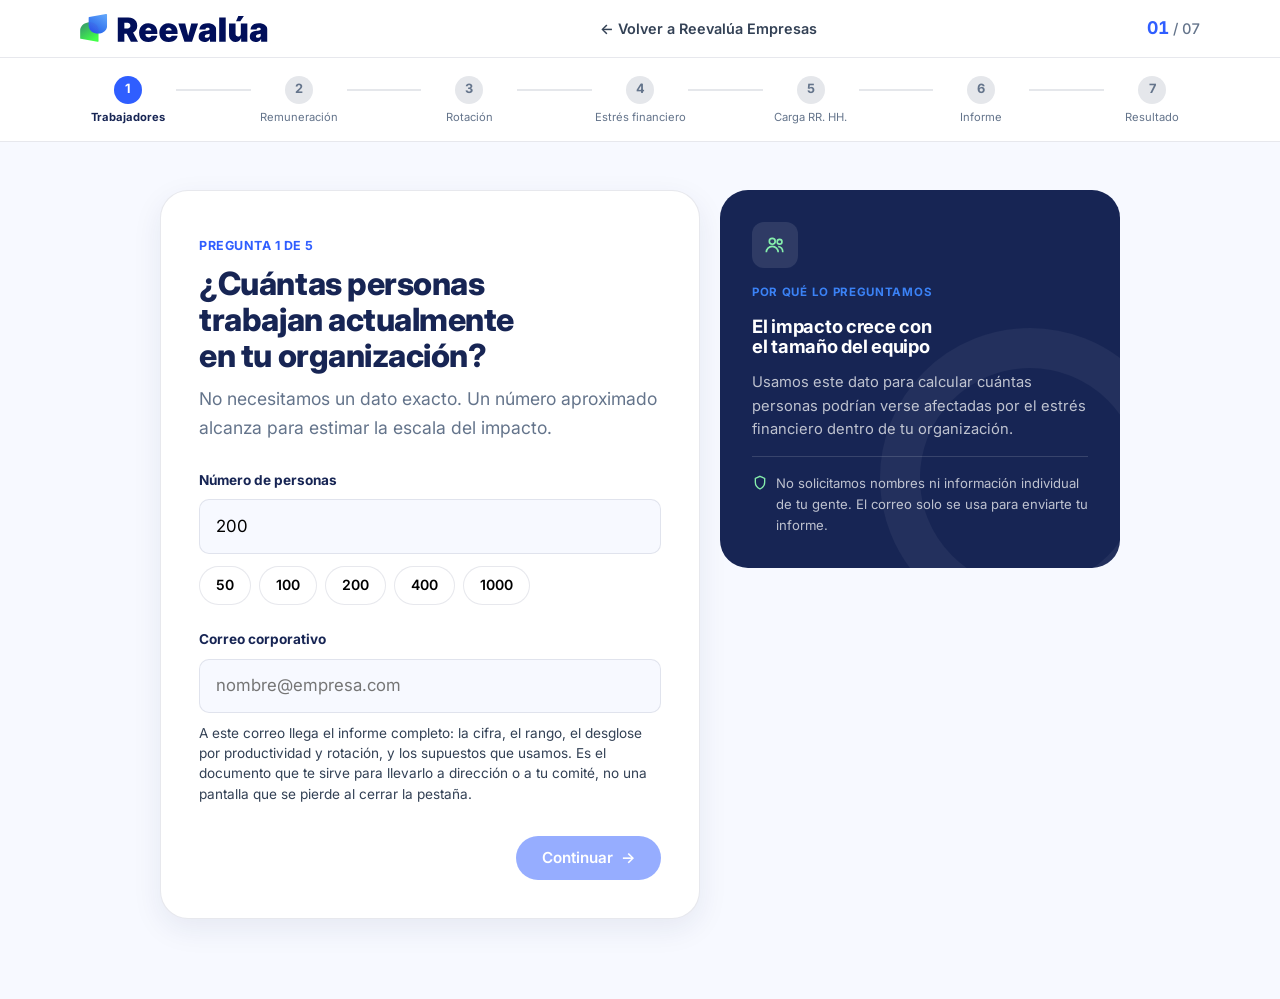
==== calculadora.html @ 83972f91 "Landing B2B Reevalúa Empresas: hero con calculadora, secciones replicadas del sitio, comunidad HR, F" ====
<!doctype html>
<html lang="es">
<head>
<meta charset="utf-8">
<meta name="viewport" content="width=device-width, initial-scale=1">
<title>Calculadora Reevalúa Empresas</title>
<meta name="description" content="Estima en 3 minutos cuánto le cuesta a tu organización el estrés financiero de su gente. Metodología visible, sin datos sensibles.">
<link rel="icon" href="assets/real/logo-reevalua.svg">
<link rel="preconnect" href="https://fonts.googleapis.com">
<link rel="preconnect" href="https://fonts.gstatic.com" crossorigin>
<link href="https://fonts.googleapis.com/css2?family=Inter:ital,wght@0,300;0,400;0,500;0,600;0,700;0,800;0,900;1,400&display=swap" rel="stylesheet">
<link rel="stylesheet" href="shared.css">
<style>
body { background: var(--page); }
.topbar { position: sticky; top: 0; z-index: 50; background: rgba(255,255,255,.94); backdrop-filter: blur(10px); border-bottom: 1px solid var(--line); }
.topbar__inner { display: flex; align-items: center; justify-content: space-between; padding-block: .9rem; gap: 1rem; }
.topbar img { height: 28px; }
.topbar .step-count { font-weight: 700; color: var(--blue); font-variant-numeric: tabular-nums; }
.topbar .step-count small { color: var(--muted); font-weight: 500; }
.back { text-decoration: none; font-weight: 600; font-size: .9rem; color: var(--ink-2); display: inline-flex; gap: .4rem; align-items: center; }

.stepper { background: #fff; border-bottom: 1px solid var(--line); }
.stepper__inner { display: flex; align-items: flex-start; gap: 0; padding-block: 1.1rem .9rem; overflow-x: auto; }
.dot { display: flex; flex-direction: column; align-items: center; gap: .35rem; flex-shrink: 0; width: 96px; }
.dot__n { width: 28px; height: 28px; border-radius: 50%; display: grid; place-items: center; font-size: .8rem; font-weight: 700; background: var(--gray); color: var(--muted); transition: background-color .3s var(--ease), color .3s var(--ease); }
.dot__l { font-size: .7rem; color: var(--muted); text-align: center; }
.dot.done .dot__n { background: var(--mint-dark); color: #fff; } .dot.active .dot__n { background: var(--blue); color: #fff; } .dot.active .dot__l { color: var(--ink); font-weight: 700; }
.line { flex: 1; min-width: 10px; height: 2px; background: var(--gray); margin-top: 13px; }
.line.done { background: var(--mint-dark); }

.wrap { max-width: 1040px; margin-inline: auto; padding: clamp(1.5rem, 4vw, 3rem) clamp(1rem, 4vw, 2.5rem) 5rem; }
.panel { display: none; }
.panel.active { display: block; animation: fade .45s var(--ease); }
.panel.active.two { display: grid; }
@keyframes fade { from { opacity: 0; transform: translateY(14px); } to { opacity: 1; transform: none; } }
.two { grid-template-columns: 1fr; gap: 1.25rem; }
@media (min-width: 880px) { .two { grid-template-columns: 1.35fr 1fr; align-items: start; } }
.q { background: #fff; border-radius: var(--r-lg); border: 1px solid var(--line); box-shadow: var(--shadow); padding: clamp(1.5rem, 3vw, 2.5rem); }
.q__n { font-size: .78rem; font-weight: 700; color: var(--blue); letter-spacing: .04em; }
.q h2 { font-size: clamp(1.4rem, 1.2rem + 1vw, 2rem); margin-top: .5rem; }
.q__help { color: var(--muted); margin-top: .75rem; margin-bottom: 1.75rem; }
.aside { background: var(--navy); color: #fff; border-radius: var(--r-lg); padding: 2rem; display: flex; flex-direction: column; gap: .9rem; position: relative; overflow: hidden; }
.aside::after { content: ""; position: absolute; right: -60px; bottom: -60px; width: 220px; height: 220px; border-radius: 50%; border: 40px solid rgba(255,255,255,.05); }
.aside__ic { width: 46px; height: 46px; border-radius: 12px; background: rgba(255,255,255,.1); display: grid; place-items: center; color: var(--mint); }
.aside__ic svg { width: 22px; height: 22px; }
.aside__t { font-size: .72rem; font-weight: 700; letter-spacing: .06em; text-transform: uppercase; color: var(--sky); }
.aside h3 { font-size: 1.15rem; }
.aside p { color: rgba(255,255,255,.72); font-size: .92rem; }
.aside__note { display: flex; gap: .5rem; font-size: .82rem; color: rgba(255,255,255,.72); border-top: 1px solid rgba(255,255,255,.14); padding-top: 1rem; margin-top: auto; }
.aside__note svg { flex-shrink: 0; width: 16px; height: 16px; margin-top: 2px; color: var(--mint); }

.field label { display: block; font-size: .85rem; font-weight: 700; margin-bottom: .5rem; }
.field input[type=text], .field input[type=email], .field input[type=tel] { width: 100%; min-height: 50px; border: 1.5px solid var(--line); border-radius: var(--r-sm); padding: .8rem 1rem; font-size: 1.05rem; background: var(--page); }
.field input:focus { border-color: var(--blue); outline: none; background: #fff; }
.field input.bad { border-color: #DC2626; }
.hint { font-size: .85rem; color: var(--ink-2); margin-top: .6rem; line-height: 1.5; }
.suffix { position: relative; } .suffix span { position: absolute; right: 1rem; top: 50%; transform: translateY(-50%); color: var(--muted); font-weight: 600; }
.chips { display: flex; flex-wrap: wrap; gap: .5rem; margin-top: .75rem; }
.chip { border: 1.5px solid var(--line); background: #fff; border-radius: var(--pill); padding: .45rem 1rem; font-weight: 600; font-size: .88rem; cursor: pointer; transition: all .2s var(--ease); }
.chip:hover { border-color: var(--blue); color: var(--blue); }
.opts { display: grid; gap: .7rem; grid-template-columns: 1fr; }
@media (min-width: 640px) { .opts--2 { grid-template-columns: 1fr 1fr; } }
.opt { display: flex; gap: .8rem; align-items: flex-start; border: 1.5px solid var(--line); background: #fff; border-radius: var(--r-md); padding: 1rem 1.1rem; cursor: pointer; transition: border-color .2s var(--ease), background-color .2s var(--ease), transform .2s var(--ease); }
.opt:hover { transform: translateY(-2px); }
.opt input { margin-top: .25rem; accent-color: var(--blue); flex-shrink: 0; }
.opt b { display: block; font-size: .95rem; } .opt small { color: var(--muted); font-size: .8rem; }
.opt.sel { border-color: var(--blue); background: var(--blue-soft); }
.nav { display: flex; justify-content: space-between; align-items: center; margin-top: 2rem; gap: 1rem; }
.linkbtn { background: none; border: 0; color: var(--muted); font-weight: 600; cursor: pointer; padding: .5rem; }
.demo { display: inline-block; font-size: .72rem; font-weight: 600; background: #FEF3C7; color: #92400E; border-radius: var(--pill); padding: .25rem .7rem; }

/* Gate */
.gate { display: grid; grid-template-columns: 1fr; border-radius: var(--r-lg); overflow: hidden; box-shadow: var(--shadow-lg); }
@media (min-width: 880px) { .gate { grid-template-columns: 1.05fr 1fr; } }
.gate__l { background: var(--navy); color: #fff; padding: clamp(1.75rem, 4vw, 3rem); display: flex; flex-direction: column; justify-content: center; gap: .75rem; }
.gate__t { font-size: .75rem; font-weight: 700; letter-spacing: .06em; text-transform: uppercase; color: var(--mint); }
.gate__fig { font-size: clamp(1.7rem, 1.3rem + 1.8vw, 2.6rem); font-weight: 800; font-variant-numeric: tabular-nums; }
.gate__fig i { font-style: normal; color: rgba(255,255,255,.55); font-weight: 500; font-size: .6em; margin: 0 .3em; }
.gate__fig b { color: var(--mint); }
.gate__l p { color: rgba(255,255,255,.72); }
.gate__chips { display: flex; flex-wrap: wrap; gap: .5rem; margin-top: .5rem; }
.gate__chips span { font-size: .78rem; background: rgba(255,255,255,.1); padding: .3rem .7rem; border-radius: var(--pill); }
.gate__r { background: #fff; padding: clamp(1.75rem, 4vw, 3rem); display: grid; gap: 1rem; }
.consent { display: flex; gap: .6rem; align-items: flex-start; font-size: .85rem; color: var(--ink-2); }
.consent input { margin-top: .2rem; accent-color: var(--blue); }

/* Resultado */
.res { border-radius: var(--r-lg); overflow: hidden; box-shadow: var(--shadow-lg); }
.res__top { background: var(--navy); color: #fff; padding: clamp(1.75rem, 4vw, 3rem); display: grid; gap: 1.5rem; grid-template-columns: 1fr; }
@media (min-width: 880px) { .res__top { grid-template-columns: 1.3fr 1fr; align-items: center; } }
.res__t { font-size: .75rem; font-weight: 700; letter-spacing: .06em; text-transform: uppercase; color: var(--mint); }
.res__h { font-size: clamp(1.5rem, 1.2rem + 1.4vw, 2.2rem); font-weight: 800; margin-top: .5rem; }
.res__fig { font-size: clamp(2.4rem, 1.8rem + 3vw, 3.8rem); font-weight: 800; color: var(--mint); font-variant-numeric: tabular-nums; line-height: 1.05; margin-top: .5rem; }
.res__fig small { font-size: .38em; color: rgba(255,255,255,.7); font-weight: 500; }
.res__sub { color: rgba(255,255,255,.72); margin-top: .75rem; }
.res__range { background: rgba(255,255,255,.08); border-radius: var(--r-md); padding: 1.25rem 1.5rem; }
.res__range small { display: block; font-size: .72rem; text-transform: uppercase; letter-spacing: .05em; color: rgba(255,255,255,.6); font-weight: 700; }
.res__range b { display: block; font-size: 1.5rem; margin-top: .3rem; font-variant-numeric: tabular-nums; }
.res__range p { font-size: .8rem; color: rgba(255,255,255,.6); margin-top: .4rem; }
.res__cards { background: var(--navy); padding: 0 clamp(1.75rem, 4vw, 3rem) clamp(1.75rem, 4vw, 3rem); display: grid; gap: 1rem; grid-template-columns: 1fr; }
@media (min-width: 640px) { .res__cards { grid-template-columns: repeat(3, 1fr); } }
.rc { background: #fff; border-radius: var(--r-md); padding: 1.25rem; }
.rc__l { display: flex; align-items: center; gap: .5rem; font-size: .72rem; font-weight: 700; letter-spacing: .05em; text-transform: uppercase; color: var(--blue); }
.rc__l svg { width: 16px; height: 16px; }
.rc__v { font-size: 1.5rem; font-weight: 800; margin-top: .5rem; font-variant-numeric: tabular-nums; }
.rc__d { font-size: .82rem; color: var(--muted); margin-top: .3rem; }
.method { background: #fff; padding: clamp(1.75rem, 4vw, 3rem); }
.method h3 { font-size: 1.4rem; margin-top: .25rem; }
.mblock + .mblock { margin-top: 1.75rem; padding-top: 1.75rem; border-top: 1px solid var(--line); }
.mblock small { font-size: .74rem; font-weight: 700; color: var(--blue); letter-spacing: .05em; }
.mblock h4 { font-size: 1rem; margin: .3rem 0 .6rem; }
.mblock ul { padding-left: 1.1rem; color: var(--ink-2); font-size: .92rem; display: grid; gap: .4rem; }
.disc { background: #FEF3C7; color: #78350F; border-radius: var(--r-md); padding: 1.25rem 1.5rem; margin-top: 2rem; font-size: .88rem; }
.actions { display: flex; flex-wrap: wrap; gap: 1rem; margin-top: 2rem; }
</style>
</head>
<body>

<div class="topbar">
  <div class="container topbar__inner">
    <a href="index.html" aria-label="Reevalúa"><img src="assets/real/logo-reevalua-dark.svg" alt="Reevalúa"></a>
    <a class="back" href="index.html">← Volver a Reevalúa Empresas</a>
    <span class="step-count"><span id="stepnum">01</span><small> / 07</small></span>
  </div>
</div>
<div class="stepper"><div class="container stepper__inner" id="stepper"></div></div>

<main class="wrap" id="calc">

  <!-- 1 Trabajadores -->
  <section class="panel active two" data-step="1">
    <div class="q">
      <span class="q__n">PREGUNTA 1 DE 5</span>
      <h2>¿Cuántas personas trabajan actualmente en tu organización?</h2>
      <p class="q__help">No necesitamos un dato exacto. Un número aproximado alcanza para estimar la escala del impacto.</p>
      <div class="field"><label for="headcount">Número de personas</label><input type="text" id="headcount" value="200" inputmode="numeric" autocomplete="off" placeholder="Ej. 200"></div>
      <div class="chips" data-target="headcount"><button type="button" class="chip" data-v="50">50</button><button type="button" class="chip" data-v="100">100</button><button type="button" class="chip" data-v="200">200</button><button type="button" class="chip" data-v="400">400</button><button type="button" class="chip" data-v="1000">1000</button></div>
      <div class="field" style="margin-top:1.5rem">
        <label for="email1">Correo corporativo</label>
        <input type="email" id="email1" inputmode="email" autocomplete="email" placeholder="nombre@empresa.com">
        <p class="hint" id="email1-hint">A este correo llega el informe completo: la cifra, el rango, el desglose por productividad y rotación, y los supuestos que usamos. Es el documento que te sirve para llevarlo a dirección o a tu comité, no una pantalla que se pierde al cerrar la pestaña.</p>
      </div>
      <div class="nav"><span></span><button class="btn btn--primary next" id="next1" type="button" disabled>Continuar <span class="arrow">→</span></button></div>
    </div>
    <aside class="aside">
      <span class="aside__ic"><svg viewBox="0 0 24 24" fill="none" stroke="currentColor" stroke-width="1.8"><circle cx="9" cy="8" r="3.2"/><path d="M2.5 20c0-3.6 2.9-6.5 6.5-6.5s6.5 2.9 6.5 6.5"/><circle cx="17" cy="8.5" r="2.6"/><path d="M15.5 13.6c2.9.4 5 2.9 5 6.4"/></svg></span>
      <span class="aside__t">Por qué lo preguntamos</span>
      <h3>El impacto crece con el tamaño del equipo</h3>
      <p>Usamos este dato para calcular cuántas personas podrían verse afectadas por el estrés financiero dentro de tu organización.</p>
      <div class="aside__note"><svg viewBox="0 0 24 24" fill="none" stroke="currentColor" stroke-width="2"><path d="M12 2l7 3v6c0 5-3.4 8.4-7 10-3.6-1.6-7-5-7-10V5l7-3z"/></svg>No solicitamos nombres ni información individual de tu gente. El correo solo se usa para enviarte tu informe.</div>
    </aside>
  </section>

  <!-- 2 Remuneración -->
  <section class="panel two" data-step="2">
    <div class="q">
      <span class="q__n">PREGUNTA 2 DE 5</span>
      <h2>¿Cuál es la remuneración mensual promedio?</h2>
      <p class="q__help">No necesitamos remuneraciones individuales. Selecciona el rango que mejor representa a tu organización.</p>
      <div class="opts opts--2">
        <label class="opt"><input type="radio" name="salary" value="1200"><span><b>Hasta S/ 1,500</b></span></label>
        <label class="opt"><input type="radio" name="salary" value="2000"><span><b>S/ 1,501 a S/ 2,500</b></span></label>
        <label class="opt sel"><input type="radio" name="salary" value="3250" checked><span><b>S/ 2,501 a S/ 4,000</b></span></label>
        <label class="opt"><input type="radio" name="salary" value="5000"><span><b>S/ 4,001 a S/ 6,000</b></span></label>
        <label class="opt"><input type="radio" name="salary" value="8000"><span><b>S/ 6,001 a S/ 10,000</b></span></label>
        <label class="opt"><input type="radio" name="salary" value="1966"><span><b>No lo sé</b><small>Usar promedio formal: S/ 1,966 (INEI, jul-2026)</small></span></label>
      </div>
      <div class="nav"><button class="linkbtn back-btn" type="button">← Atrás</button><button class="btn btn--primary next" type="button">Continuar <span class="arrow">→</span></button></div>
    </div>
    <aside class="aside">
      <span class="aside__ic"><svg viewBox="0 0 24 24" fill="none" stroke="currentColor" stroke-width="1.8"><rect x="2.5" y="6" width="19" height="12" rx="2"/><circle cx="12" cy="12" r="2.6"/><path d="M6 6V5a2 2 0 0 1 2-2h8a2 2 0 0 1 2 2v1"/></svg></span>
      <span class="aside__t">Cálculo transparente</span>
      <h3>Convertimos el sueldo en costo laboral por hora</h3>
      <p>El rango salarial nos permite mostrar un resultado principal y una banda razonable, sin pedirte cifras exactas.</p>
      <div class="aside__note"><svg viewBox="0 0 24 24" fill="none" stroke="currentColor" stroke-width="2"><circle cx="12" cy="12" r="9"/><path d="M12 8v5M12 16h.01"/></svg>Si no lo sabes, usamos S/ 1,966 como referencia formal privada a julio de 2026.</div>
    </aside>
  </section>

  <!-- 3 Rotación -->
  <section class="panel two" data-step="3">
    <div class="q">
      <span class="q__n">PREGUNTA 3 DE 5</span>
      <h2>En los últimos 12 meses, ¿cuál fue la rotación de personal?</h2>
      <p class="q__help">Puedes ingresar el porcentaje que conoce tu organización o elegir un rango aproximado.</p>
      <div class="opts opts--2">
        <label class="opt sel"><input type="radio" name="rotmode" value="custom" checked><span><b>Conozco el porcentaje</b><small>Ingresar dato aproximado</small></span></label>
        <label class="opt"><input type="radio" name="rotmode" value="0.08"><span><b>Menos de 10%</b></span></label>
        <label class="opt"><input type="radio" name="rotmode" value="0.15"><span><b>Entre 10% y 20%</b></span></label>
        <label class="opt"><input type="radio" name="rotmode" value="0.25"><span><b>Entre 21% y 30%</b></span></label>
        <label class="opt"><input type="radio" name="rotmode" value="0.20"><span><b>No lo sé</b><small>Usamos 20% como referencia</small></span></label>
      </div>
      <div class="field" style="margin-top:1.25rem"><label for="rot">Rotación anual</label><div class="suffix"><input type="text" id="rot" value="20.7" inputmode="decimal" autocomplete="off" placeholder="Ej. 20.7"><span>%</span></div></div>
      <div class="nav"><button class="linkbtn back-btn" type="button">← Atrás</button><button class="btn btn--primary next" type="button">Continuar <span class="arrow">→</span></button></div>
    </div>
    <aside class="aside">
      <span class="aside__ic"><svg viewBox="0 0 24 24" fill="none" stroke="currentColor" stroke-width="1.8"><path d="M3 17l5-5 4 4 8-9"/><path d="M15 6h5v5"/></svg></span>
      <span class="aside__t">Componente de rotación</span>
      <h3>Estimamos una parte del costo de reemplazo</h3>
      <p>La rotación se muestra como un escenario de sensibilidad, no como una relación causal comprobada.</p>
      <div class="aside__note"><svg viewBox="0 0 24 24" fill="none" stroke="currentColor" stroke-width="2"><circle cx="12" cy="12" r="9"/><path d="M12 8v5M12 16h.01"/></svg>Cuando el dato lo pone la propia organización, la estimación deja de ser nuestra y pasa a ser suya.</div>
    </aside>
  </section>

  <!-- 4 Estrés financiero -->
  <section class="panel two" data-step="4">
    <div class="q">
      <span class="q__n">PREGUNTA 4 DE 5</span>
      <h2>¿Tu organización ha medido el estrés financiero de su gente?</h2>
      <p class="q__help">Si tienes un dato propio, la estimación será más representativa de tu realidad.</p>
      <div class="opts">
        <label class="opt"><input type="radio" name="stressmode" value="custom"><span><b>Sí, tenemos una medición propia</b></span></label>
        <label class="opt sel"><input type="radio" name="stressmode" value="ref" checked><span><b>No, usar referencia de 59%</b><small>PwC Employee Financial Wellness Survey</small></span></label>
      </div>
      <div class="field" id="stress-field" hidden style="margin-top:1.25rem"><label for="stress">Porcentaje medido por tu organización</label><div class="suffix"><input type="text" id="stress" value="59" inputmode="decimal" autocomplete="off"><span>%</span></div></div>
      <div class="nav"><button class="linkbtn back-btn" type="button">← Atrás</button><button class="btn btn--primary next" type="button">Continuar <span class="arrow">→</span></button></div>
    </div>
    <aside class="aside">
      <span class="aside__ic"><svg viewBox="0 0 24 24" fill="none" stroke="currentColor" stroke-width="1.8"><path d="M4 19V10M10 19V5M16 19v-6M4 19h16"/></svg></span>
      <span class="aside__t">Referencia del estudio</span>
      <h3>59% reporta estrés por sus finanzas</h3>
      <p>PwC encuestó a casi 3,500 trabajadores. Es un benchmark internacional (EE. UU.), no una prevalencia medida en Perú.</p>
      <div class="aside__note"><svg viewBox="0 0 24 24" fill="none" stroke="currentColor" stroke-width="2"><circle cx="12" cy="12" r="9"/><path d="M12 8v5M12 16h.01"/></svg>Fuente: PwC Employee Financial Wellness Survey 2023.</div>
    </aside>
  </section>

  <!-- 5 Carga RR. HH. -->
  <section class="panel two" data-step="5">
    <div class="q">
      <span class="q__n">PREGUNTA 5 DE 5 · OPCIONAL</span>
      <h2>¿Quieres incluir la carga operativa de RR. HH.?</h2>
      <p class="q__help">Puedes afinar el cálculo con el tiempo que tu equipo dedica a adelantos, préstamos, cobranzas o consultas financieras.</p>
      <div class="opts">
        <label class="opt sel"><input type="radio" name="hrmode" value="no" checked><span><b>No, continuar con la estimación principal</b></span></label>
        <label class="opt"><input type="radio" name="hrmode" value="si"><span><b>Sí, quiero afinar el cálculo</b></span></label>
      </div>
      <div id="hr-fields" hidden style="margin-top:1.25rem;display:grid;gap:1rem">
        <div class="field"><label for="hrhours">Horas al mes que RR. HH. dedica a temas financieros</label><input type="text" id="hrhours" value="0" inputmode="numeric" autocomplete="off"></div>
        <div class="field"><label for="hrsalary">Sueldo mensual del responsable de RR. HH.</label><input type="text" id="hrsalary" value="0" inputmode="numeric" autocomplete="off"></div>
      </div>
      <div class="nav"><button class="linkbtn back-btn" type="button">← Atrás</button><button class="btn btn--primary next" type="button">Ver mi estimación <span class="arrow">→</span></button></div>
    </div>
    <aside class="aside">
      <span class="aside__ic"><svg viewBox="0 0 24 24" fill="none" stroke="currentColor" stroke-width="1.8"><circle cx="12" cy="12" r="9"/><path d="M12 7v5l3.2 2"/></svg></span>
      <span class="aside__t">Refinamiento opcional</span>
      <h3>No bloquea tu resultado principal</h3>
      <p>Si no tienes esta información a la mano, puedes continuar y añadirla después.</p>
      <div class="aside__note"><svg viewBox="0 0 24 24" fill="none" stroke="currentColor" stroke-width="2"><circle cx="12" cy="12" r="9"/><path d="M12 8v5M12 16h.01"/></svg>Este componente suma menos del 2% del total en la mayoría de los casos.</div>
    </aside>
  </section>

  <!-- 6 Informe (captura) -->
  <section class="panel" data-step="6">
    <div class="gate">
      <div class="gate__l">
        <span class="gate__t">Tu estimación está lista</span>
        <h2 style="font-size:1.6rem">El valor recuperable con Reevalúa estaría entre</h2>
        <div class="gate__fig"><b id="g-low">S/ 0</b><i>y</i><b id="g-high">S/ 0</b></div>
        <p>Ingresa tu correo corporativo para ver el costo total estimado y el desglose completo.</p>
        <div class="gate__chips"><span>Productividad</span><span>Rotación</span><span>Supuestos utilizados</span></div>
      </div>
      <div class="gate__r">
        <div><span class="q__n">RECIBE TU INFORME</span><h2 style="font-size:1.5rem;margin-top:.4rem">Un último dato para enviarte el resultado</h2><p class="q__help" style="margin-bottom:0">El informe completo va al correo que dejaste al inicio (<b id="g-mail-echo"></b>). Con tu celular podemos adelantártelo por WhatsApp y resolver dudas sobre los supuestos.</p></div>
        <div class="field"><label for="g-name">Nombre</label><input type="text" id="g-name" placeholder="Ej. Diego" autocomplete="name"></div>
        <div class="field"><label for="g-phone">Celular (WhatsApp)</label><input type="tel" id="g-phone" inputmode="tel" autocomplete="tel" placeholder="+51 999 999 999"></div>
        <div class="field"><label for="g-org">Empresa u organización</label><input type="text" id="g-org" placeholder="Nombre de la organización" autocomplete="organization"></div>
        <label class="consent"><input type="checkbox" id="g-consent">He leído y acepto la <a href="https://reevalua.com/privacy" target="_blank" rel="noopener">Política de Privacidad</a>.</label>
        <label class="consent"><input type="checkbox">Quiero recibir contenidos y novedades de Reevalúa.</label>
        <div class="nav"><button class="linkbtn back-btn" type="button">← Atrás</button><button class="btn btn--primary" id="g-submit" type="button" disabled>Ver mi resultado <span class="arrow">→</span></button></div>
        <p style="font-size:.78rem;color:var(--muted)">Tus datos se usarán únicamente según nuestra política de privacidad. <span class="demo">Demo: no envía datos</span></p>
      </div>
    </div>
  </section>

  <!-- 7 Resultado -->
  <section class="panel" data-step="7">
    <div class="res">
      <div class="res__top">
        <div>
          <span class="res__t">Estimación anual</span>
          <h2 class="res__h">Tu organización podría estar perdiendo</h2>
          <div class="res__fig" id="r-total">S/ 0 <small>al año</small></div>
          <p class="res__sub" id="r-sub">por el impacto estimado del estrés financiero de su gente.</p>
        </div>
        <div class="res__range">
          <small>Valor recuperable con Reevalúa</small>
          <b id="r-range">S/ 0 – S/ 0</b>
          <p>Escenario conservador (15%) a optimista (40%) sobre el total estimado. Referencia central: 25%.</p>
        </div>
      </div>
      <div class="res__cards">
        <div class="rc"><span class="rc__l"><svg viewBox="0 0 24 24" fill="none" stroke="currentColor" stroke-width="2"><path d="M4 20V10M12 20V4M20 20v-7"/></svg>Productividad</span><div class="rc__v" id="r-prod">S/ 0</div><div class="rc__d">Tiempo potencialmente afectado por preocupaciones financieras.</div></div>
        <div class="rc"><span class="rc__l"><svg viewBox="0 0 24 24" fill="none" stroke="currentColor" stroke-width="2"><path d="M4 4v5h5M20 20v-5h-5"/><path d="M4.6 15a8 8 0 0 0 14.5 2.5M19.4 9a8 8 0 0 0-14.5-2.5"/></svg>Rotación</span><div class="rc__v" id="r-rot">S/ 0</div><div class="rc__d">Parte modelada del costo de reemplazo asociada al estrés financiero.</div></div>
        <div class="rc"><span class="rc__l"><svg viewBox="0 0 24 24" fill="none" stroke="currentColor" stroke-width="2"><circle cx="12" cy="12" r="8.5"/><path d="M12 7.5V12l3 2"/></svg>RR. HH.</span><div class="rc__v" id="r-hr">No incluido</div><div class="rc__d" id="r-hr-d">Puedes añadirlo y afinar la estimación.</div></div>
      </div>
      <div class="method">
        <span class="q__n">CÓMO CALCULAMOS TU RESULTADO</span>
        <h3>Datos, referencias y supuestos separados</h3>
        <div class="mblock" style="margin-top:1.5rem"><small>01 · DATOS DE TU ORGANIZACIÓN</small><h4>Base personalizada</h4><ul id="m-data"></ul></div>
        <div class="mblock"><small>02 · REFERENCIAS PWC (EE. UU.)</small><h4>Impacto en productividad</h4><ul><li>59% de trabajadores con estrés financiero, según PwC Employee Financial Wellness Survey 2023.</li><li>44% de los trabajadores financieramente estresados se distrae por sus finanzas durante la jornada.</li><li>56% de quienes se distraen dedica 3 horas o más por semana a temas financieros en horario laboral.</li></ul></div>
        <div class="mblock"><small>03 · SUPUESTOS DEL MODELO</small><h4>Conversión a costo anual</h4><ul><li>Factor laboral 1.37: aproxima gratificaciones, CTS y EsSalud sobre la remuneración bruta.</li><li>160 horas mensuales y 52 semanas al año para convertir el costo laboral a horas.</li><li>Costo de reemplazo: 20% de la remuneración anual por cada salida.</li><li>Atribución de rotación al estrés financiero: 43.8% (60% de estresados × 73% dispuesto a cambiar de empleador, PwC).</li></ul></div>
        <div class="mblock"><small>04 · RANGO DE RECUPERACIÓN</small><h4>Tres escenarios visibles</h4><ul><li>Conservador: 15% del total estimado es recuperable con acompañamiento.</li><li>Base: 25%, el escenario que usamos como referencia central.</li><li>Optimista: 40%, techo del rango si la adopción del programa es alta.</li></ul></div>
        <p class="disc">Esta es una estimación con metodología visible para abrir la conversación de impacto, no una medición contable. Los supuestos vienen de estudios públicos citados arriba, no de datos observados en tu organización. El porcentaje recuperable es un escenario de referencia, no una garantía de ahorro.</p>
        <div class="actions">
          <a class="btn btn--primary btn--lg" href="https://meetings.hubspot.com/raquel120" target="_blank" rel="noopener">Agendar una reunión para revisar mi resultado <span class="arrow">→</span></a>
          <button class="btn btn--ghost btn--lg" id="restart" type="button">Recalcular</button>
          <a class="btn btn--ghost btn--lg" href="index.html">Volver a Reevalúa Empresas</a>
        </div>
      </div>
    </div>
  </section>
</main>

<script>
(function () {
  var NAMES = ["Trabajadores","Remuneración","Rotación","Estrés financiero","Carga RR. HH.","Informe","Resultado"];
  // Supuestos (hoja "3. Calculadora Reevalúa B2B", calibrados en conservador)
  var STRESS = 0.59, DISTRACT = 0.44, HOURS3 = 0.56, FACTOR = 1.37, REPLACE = 0.20, ROT_ATTR = 0.6 * 0.73, RECUP = { lo: 0.15, base: 0.25, hi: 0.40 };
  var step = 1, TOTAL = 7;
  var $ = function (s) { return document.querySelector(s); }, $$ = function (s) { return Array.prototype.slice.call(document.querySelectorAll(s)); };
  function money(n) { return "S/ " + Math.round(n).toLocaleString("es-PE"); }
  // Lee números tal como los escribe la gente: "1.200", "1,200", "20,7", "20.7", "S/ 3 500"
  function num(v) {
    v = String(v || "").trim().replace(/[^\d.,]/g, "");
    if (!v) return 0;
    var lastDot = v.lastIndexOf("."), lastComma = v.lastIndexOf(",");
    if (lastDot > -1 && lastComma > -1) { // ambos: el último es el decimal
      if (lastDot > lastComma) v = v.replace(/,/g, ""); else v = v.replace(/\./g, "").replace(",", ".");
    } else if (lastComma > -1) { // solo coma: decimal si deja 1-2 dígitos, si no, miles
      var dec = v.length - lastComma - 1; v = (dec <= 2 && v.indexOf(",") === lastComma) ? v.replace(",", ".") : v.replace(/,/g, "");
    } else if (lastDot > -1) { // solo punto: miles si deja exactamente 3 dígitos y hay >1 punto o el entero es corto
      var d = v.length - lastDot - 1; if (d === 3 && (v.split(".").length > 2 || lastDot <= 3)) v = v.replace(/\./g, "");
    }
    var n = parseFloat(v); return isFinite(n) ? n : 0;
  }

  function drawStepper() {
    var h = "";
    for (var i = 1; i <= TOTAL; i++) {
      h += '<div class="dot' + (i < step ? " done" : i === step ? " active" : "") + '"><span class="dot__n">' + (i < step ? "✓" : i) + '</span><span class="dot__l">' + NAMES[i-1] + '</span></div>';
      if (i < TOTAL) h += '<div class="line' + (i < step ? " done" : "") + '"></div>';
    }
    $("#stepper").innerHTML = h; $("#stepnum").textContent = String(step).padStart(2, "0");
  }
  function go(n) {
    step = Math.max(1, Math.min(TOTAL, n));
    $$(".panel").forEach(function (p) { p.classList.toggle("active", +p.dataset.step === step); });
    drawStepper();
    if (step === 6) gate(); if (step === 7) result();
    window.scrollTo({ top: 0, behavior: "smooth" });
  }
  function inputs() {
    var salaryEl = $('input[name="salary"]:checked'), stressEl = $('input[name="stressmode"]:checked'), hrEl = $('input[name="hrmode"]:checked');
    var stress = STRESS; if (stressEl && stressEl.value === "custom") stress = Math.min(num($("#stress").value), 100) / 100;
    var hrH = 0, hrS = 0; if (hrEl && hrEl.value === "si") { hrH = num($("#hrhours").value); hrS = num($("#hrsalary").value); }
    return { n: Math.round(num($("#headcount").value)), salary: salaryEl ? +salaryEl.value : 3250, rot: Math.min(num($("#rot").value), 100) / 100, stress: stress, hrH: hrH, hrS: hrS };
  }
  function compute(x) {
    var perHour = x.salary * FACTOR / 160;
    var affected = Math.round(x.n * x.stress * DISTRACT * HOURS3);
    var prod = affected * 3 * 52 * perHour;
    var leavers = Math.round(x.n * x.rot);
    var rotc = leavers * (x.salary * 12 * REPLACE) * ROT_ATTR;
    var hr = x.hrH * 12 * (x.hrS * FACTOR / 160);
    return { prod: prod, rot: rotc, hr: hr, total: prod + rotc + hr, hrOn: x.hrH > 0 && x.hrS > 0 };
  }
  function gate() { var r = compute(inputs()); $("#g-low").textContent = money(r.total * RECUP.lo); $("#g-high").textContent = money(r.total * RECUP.hi); $("#g-mail-echo").textContent = $("#email1").value.trim(); }
  function result() {
    var x = inputs(), r = compute(x);
    $("#r-total").innerHTML = money(r.total) + " <small>al año</small>";
    $("#r-range").textContent = money(r.total * RECUP.lo) + " – " + money(r.total * RECUP.hi);
    $("#r-prod").textContent = money(r.prod); $("#r-rot").textContent = money(r.rot);
    if (r.hrOn) { $("#r-hr").textContent = money(r.hr); $("#r-hr-d").textContent = "Tiempo de tu equipo dedicado a temas financieros de terceros."; }
    else { $("#r-hr").textContent = "No incluido"; $("#r-hr-d").textContent = "Puedes añadirlo y afinar la estimación."; }
    $("#m-data").innerHTML = "<li>" + x.n.toLocaleString("es-PE") + " personas para dimensionar la población expuesta.</li><li>Remuneración mensual de referencia: " + money(x.salary) + ".</li><li>" + (x.rot * 100).toFixed(1) + "% de rotación anual para estimar las salidas y su costo de reemplazo.</li><li>" + (x.stress * 100).toFixed(0) + "% de estrés financiero " + (x.stress === STRESS ? "(referencia PwC)" : "(dato propio de tu organización)") + ".</li>";
  }

  // interacciones
  $$(".chip").forEach(function (c) { c.addEventListener("click", function () { $("#" + c.closest(".chips").dataset.target).value = c.dataset.v; }); });
  $$(".opt input").forEach(function (inp) { inp.addEventListener("change", function () { $$('input[name="' + inp.name + '"]').forEach(function (r) { r.closest(".opt").classList.toggle("sel", r.checked); }); }); });
  $$('input[name="rotmode"]').forEach(function (r) { r.addEventListener("change", function () { if (r.value !== "custom") $("#rot").value = (r.value * 100).toFixed(1); }); });
  $("#rot").addEventListener("input", function () { var c = $('input[name="rotmode"][value="custom"]'); if (!c.checked) { c.checked = true; c.dispatchEvent(new Event("change")); } });
  $$('input[name="stressmode"]').forEach(function (r) { r.addEventListener("change", function () { $("#stress-field").hidden = r.value !== "custom"; }); });
  $$('input[name="hrmode"]').forEach(function (r) { r.addEventListener("change", function () { $("#hr-fields").hidden = r.value !== "si"; }); });
  var emailOk = function (v) { return /^[^\s@]+@[^\s@]+\.[^\s@]{2,}$/.test(String(v || "").trim()); };
  var phoneOk = function (v) { var d = String(v || "").replace(/\D/g, ""); return d.length >= 9 && d.length <= 13; };
  function validate1() { var e = $("#email1"); var ok = num($("#headcount").value) >= 1 && emailOk(e.value); $("#next1").disabled = !ok; e.classList.toggle("bad", e.value.length > 5 && !emailOk(e.value)); }
  ["#headcount", "#email1"].forEach(function (s) { $(s).addEventListener("input", validate1); });
  $$(".chip").forEach(function (c) { c.addEventListener("click", validate1); });
  function validate() { var ph = $("#g-phone"); var ok = $("#g-name").value.trim() && phoneOk(ph.value) && $("#g-org").value.trim() && $("#g-consent").checked; $("#g-submit").disabled = !ok; ph.classList.toggle("bad", ph.value.replace(/\D/g, "").length > 0 && !phoneOk(ph.value)); }
  ["#g-name", "#g-phone", "#g-org", "#g-consent"].forEach(function (s) { $(s).addEventListener("input", validate); $(s).addEventListener("change", validate); });
  validate1();
  $("#g-submit").addEventListener("click", function () { go(7); });
  $$(".next").forEach(function (b) { b.addEventListener("click", function () { go(step + 1); }); });
  $$(".back-btn").forEach(function (b) { b.addEventListener("click", function () { go(step - 1); }); });
  $("#restart").addEventListener("click", function () { go(1); });
  drawStepper();
})();
</script>
</body>
</html>
---- shared.css ----
/* ============================================================
   Reevalúa Empresas · estilos compartidos (index + calculadora)
   Manual de identidad Reevalúa (mayo 2025): Electric Blue #2F5EFF,
   Sky Blue #3B82F6, Ice Blue #BFDBFE, Light Gray #E5E7EB,
   Midnight Blue #172554, Mint Green #86EFAC. Tipografía: Inter.
   ============================================================ */
:root {
  --blue: #2F5EFF; --blue-dark: #1E43D6; --blue-soft: #E8EDFF;
  --sky: #3B82F6; --ice: #BFDBFE; --gray: #E5E7EB; --navy: #172554; --navy-2: #1E2F6B;
  --mint: #86EFAC; --mint-dark: #1C8A4B; --mint-soft: #EAFBF0;
  --ink: #172554; --ink-2: #334155; --muted: #64748B; --line: rgba(23,37,84,.10);
  --page: #F7F9FF; --card: #FFFFFF;
  --font: 'Inter', system-ui, -apple-system, 'Segoe UI', sans-serif;
  --fs-h1: clamp(2.3rem, 1.4rem + 3.6vw, 4.2rem);
  --fs-h2: clamp(1.7rem, 1.25rem + 1.6vw, 2.6rem);
  --fs-h3: clamp(1.1rem, 1rem + .5vw, 1.35rem);
  --fs-body: clamp(1rem, .96rem + .18vw, 1.1rem);
  --r-sm: 10px; --r-md: 18px; --r-lg: 28px; --pill: 999px;
  --shadow: 0 10px 30px rgba(23,37,84,.08); --shadow-lg: 0 24px 60px rgba(23,37,84,.16);
  --sec: clamp(4rem, 7vw, 7.5rem); --container: 1200px;
  --ease: cubic-bezier(.22,.61,.36,1);
}
* { box-sizing: border-box; }
html { scroll-behavior: smooth; }
body { margin: 0; background: var(--page); color: var(--ink); font-family: var(--font); font-size: var(--fs-body); line-height: 1.6; -webkit-font-smoothing: antialiased; }
h1,h2,h3,h4,p,figure,ul { margin: 0; }
img { max-width: 100%; display: block; }
a { color: inherit; }
button, input, select { font: inherit; }
h1,h2,h3 { text-wrap: balance; letter-spacing: -.015em; line-height: 1.12; }
h2 { font-size: var(--fs-h2); font-weight: 800; }
h3 { font-size: var(--fs-h3); font-weight: 700; }
.container { max-width: var(--container); margin-inline: auto; padding-inline: clamp(1.25rem, 4vw, 2.5rem); }
.section { padding-block: var(--sec); position: relative; }
.lead { color: var(--muted); font-size: 1.1rem; max-width: 60ch; margin-top: 1rem; }
.center { text-align: center; }
.center .lead { margin-inline: auto; }
:focus-visible { outline: 2px solid var(--blue); outline-offset: 3px; }

/* Botones: planos en reposo, levantamiento al pasar el mouse */
.btn { display: inline-flex; align-items: center; justify-content: center; gap: .5rem; font-weight: 600; border-radius: var(--pill); padding: .8rem 1.6rem; text-decoration: none; border: 0; cursor: pointer; font-size: .95rem; line-height: 1.2; transition: transform .2s var(--ease), box-shadow .2s var(--ease), background-color .2s var(--ease), color .2s var(--ease); }
.btn:hover { transform: translateY(-3px); box-shadow: 0 14px 28px rgba(23,37,84,.18); }
.btn:active { transform: translateY(-1px); }
.btn--primary { background: var(--blue); color: #fff; }
.btn--primary:hover { background: var(--blue-dark); }
.btn--light { background: #fff; color: var(--navy); }
.btn--ghost { background: transparent; color: var(--navy); border: 1.5px solid var(--line); }
.btn--ghost-light { background: rgba(255,255,255,.08); color: #fff; border: 1.5px solid rgba(255,255,255,.28); }
.btn--ghost-light:hover { background: rgba(255,255,255,.14); }
.btn--lg { padding: 1rem 2rem; font-size: 1.02rem; }
.btn--sm { padding: .55rem 1.1rem; font-size: .88rem; }
.btn--block { width: 100%; }
.btn[disabled] { opacity: .5; cursor: not-allowed; transform: none; box-shadow: none; }
.btn .arrow { transition: transform .2s var(--ease); }
.btn:hover .arrow { transform: translateX(3px); }

/* Header */
.header { position: fixed; inset: 0 0 auto 0; z-index: 50; transition: background-color .3s var(--ease), box-shadow .3s var(--ease); }
.header__inner { display: flex; align-items: center; justify-content: space-between; gap: 1rem; padding-block: 1rem; }
.header__logo { height: 30px; width: auto; display: block; }
.header__logo--dark { display: none; }
.header__links { display: none; gap: 2rem; font-weight: 500; font-size: .95rem; }
.header__links a { text-decoration: none; opacity: .85; }
.header__links a:hover { opacity: 1; }
@media (min-width: 900px) { .header__links { display: flex; } }
.header.is-light { background: rgba(255,255,255,.92); backdrop-filter: blur(10px); box-shadow: 0 1px 0 var(--line); color: var(--ink); }
.header.is-dark { color: #fff; }
.header.is-light .header__logo--light { display: none; }
.header.is-light .header__logo--dark { display: block; }
.header .btn--primary { padding: .7rem 1.3rem; }

/* Reveal on scroll */
.reveal { opacity: 0; transform: translateY(28px); transition: opacity .7s var(--ease), transform .7s var(--ease); }
.reveal.is-in { opacity: 1; transform: none; }
.reveal[data-delay="1"] { transition-delay: .1s; } .reveal[data-delay="2"] { transition-delay: .2s; } .reveal[data-delay="3"] { transition-delay: .3s; } .reveal[data-delay="4"] { transition-delay: .4s; } .reveal[data-delay="5"] { transition-delay: .5s; }
@media (prefers-reduced-motion: reduce) {
  html { scroll-behavior: auto; }
  .reveal { opacity: 1; transform: none; transition: none; }
  *, *::before, *::after { animation-duration: .001ms !important; transition-duration: .001ms !important; }
}

/* Tarjetas base */
.card { background: var(--card); border: 1px solid var(--line); border-radius: var(--r-md); box-shadow: var(--shadow); }

/* Footer (réplica del pie actual de reevalua.com) */
.footer { background: #fff; border-top: 1px solid var(--line); color: var(--ink-2); }
.footer__grid { display: grid; grid-template-columns: 1fr 1fr; gap: 2.5rem 1.5rem; padding-block: 3.5rem 2.5rem; }
@media (min-width: 900px) { .footer__grid { grid-template-columns: 2fr 1fr 1fr 1fr 1fr; } }
.footer__brand { grid-column: span 2; }
@media (min-width: 900px) { .footer__brand { grid-column: span 1; } }
.footer__brand img { height: 30px; width: auto; margin-bottom: 1rem; }
.footer__brand p { font-size: .95rem; max-width: 34ch; color: var(--ink-2); }
.footer__brand strong { color: var(--ink); }
.footer__products { display: flex; flex-direction: column; gap: .6rem; margin-top: 1.25rem; max-width: 320px; }
.footer__products a { display: block; padding: .8rem 1rem; border: 1px solid var(--line); border-radius: var(--r-sm); text-decoration: none; font-weight: 600; font-size: .95rem; background: #fff; transition: transform .2s var(--ease), box-shadow .2s var(--ease); }
.footer__products a:hover { transform: translateY(-2px); box-shadow: var(--shadow); }
.footer__social { display: flex; gap: .6rem; margin-top: 1.25rem; }
.footer__social a { flex: 0 0 44px; width: 44px; height: 44px; border-radius: var(--r-sm); background: var(--navy); display: grid; place-items: center; transition: transform .2s var(--ease); }
.footer__social a:hover { transform: translateY(-3px); background: var(--blue); }
.footer__social img { width: 20px; height: 20px; flex-shrink: 0; }
.footer__col h4 { font-size: .8rem; letter-spacing: .06em; text-transform: uppercase; color: var(--ink); margin-bottom: 1rem; }
.footer__col a { display: block; text-decoration: none; font-size: .95rem; padding-block: .3rem; color: var(--ink-2); }
.footer__col a:hover { color: var(--blue); }
.footer__bottom { border-top: 1px solid var(--line); padding-block: 1.5rem; display: flex; flex-wrap: wrap; gap: .5rem 2rem; justify-content: space-between; font-size: .85rem; color: var(--muted); }
.footer__bottom a { color: var(--ink-2); }
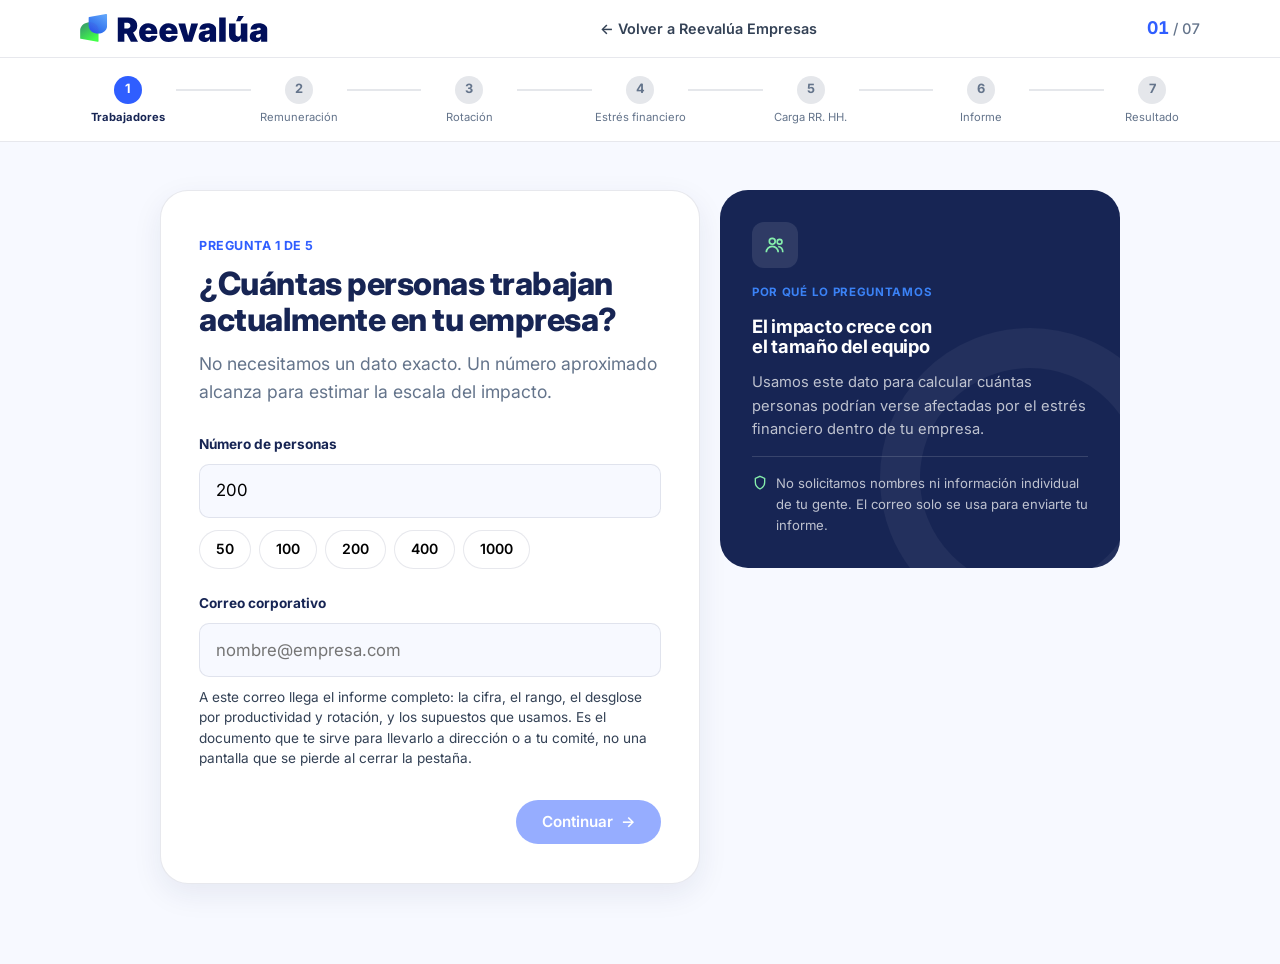
==== commit dfd68fb6: "Copy: organización → empresa en toda la landing y la calculadora" ====
--- a/calculadora.html
+++ b/calculadora.html
@@ -4,7 +4,7 @@
 <meta charset="utf-8">
 <meta name="viewport" content="width=device-width, initial-scale=1">
 <title>Calculadora Reevalúa Empresas</title>
-<meta name="description" content="Estima en 3 minutos cuánto le cuesta a tu organización el estrés financiero de su gente. Metodología visible, sin datos sensibles.">
+<meta name="description" content="Estima en 3 minutos cuánto le cuesta a tu empresa el estrés financiero de su gente. Metodología visible, sin datos sensibles.">
 <link rel="icon" href="assets/real/logo-reevalua.svg">
 <link rel="preconnect" href="https://fonts.googleapis.com">
 <link rel="preconnect" href="https://fonts.gstatic.com" crossorigin>
@@ -74,7 +74,8 @@
 @media (min-width: 880px) { .gate { grid-template-columns: 1.05fr 1fr; } }
 .gate__l { background: var(--navy); color: #fff; padding: clamp(1.75rem, 4vw, 3rem); display: flex; flex-direction: column; justify-content: center; gap: .75rem; }
 .gate__t { font-size: .75rem; font-weight: 700; letter-spacing: .06em; text-transform: uppercase; color: var(--mint); }
-.gate__fig { font-size: clamp(1.7rem, 1.3rem + 1.8vw, 2.6rem); font-weight: 800; font-variant-numeric: tabular-nums; }
+.gate__fig { font-size: clamp(1.7rem, 1.3rem + 1.8vw, 2.6rem); font-weight: 800; font-variant-numeric: tabular-nums; display: flex; flex-wrap: wrap; align-items: baseline; gap: 0 .4em; }
+.gate__fig b { white-space: nowrap; }
 .gate__fig i { font-style: normal; color: rgba(255,255,255,.55); font-weight: 500; font-size: .6em; margin: 0 .3em; }
 .gate__fig b { color: var(--mint); }
 .gate__l p { color: rgba(255,255,255,.72); }
@@ -131,7 +132,7 @@
   <section class="panel active two" data-step="1">
     <div class="q">
       <span class="q__n">PREGUNTA 1 DE 5</span>
-      <h2>¿Cuántas personas trabajan actualmente en tu organización?</h2>
+      <h2>¿Cuántas personas trabajan actualmente en tu empresa?</h2>
       <p class="q__help">No necesitamos un dato exacto. Un número aproximado alcanza para estimar la escala del impacto.</p>
       <div class="field"><label for="headcount">Número de personas</label><input type="text" id="headcount" value="200" inputmode="numeric" autocomplete="off" placeholder="Ej. 200"></div>
       <div class="chips" data-target="headcount"><button type="button" class="chip" data-v="50">50</button><button type="button" class="chip" data-v="100">100</button><button type="button" class="chip" data-v="200">200</button><button type="button" class="chip" data-v="400">400</button><button type="button" class="chip" data-v="1000">1000</button></div>
@@ -146,7 +147,7 @@
       <span class="aside__ic"><svg viewBox="0 0 24 24" fill="none" stroke="currentColor" stroke-width="1.8"><circle cx="9" cy="8" r="3.2"/><path d="M2.5 20c0-3.6 2.9-6.5 6.5-6.5s6.5 2.9 6.5 6.5"/><circle cx="17" cy="8.5" r="2.6"/><path d="M15.5 13.6c2.9.4 5 2.9 5 6.4"/></svg></span>
       <span class="aside__t">Por qué lo preguntamos</span>
       <h3>El impacto crece con el tamaño del equipo</h3>
-      <p>Usamos este dato para calcular cuántas personas podrían verse afectadas por el estrés financiero dentro de tu organización.</p>
+      <p>Usamos este dato para calcular cuántas personas podrían verse afectadas por el estrés financiero dentro de tu empresa.</p>
       <div class="aside__note"><svg viewBox="0 0 24 24" fill="none" stroke="currentColor" stroke-width="2"><path d="M12 2l7 3v6c0 5-3.4 8.4-7 10-3.6-1.6-7-5-7-10V5l7-3z"/></svg>No solicitamos nombres ni información individual de tu gente. El correo solo se usa para enviarte tu informe.</div>
     </aside>
   </section>
@@ -156,7 +157,7 @@
     <div class="q">
       <span class="q__n">PREGUNTA 2 DE 5</span>
       <h2>¿Cuál es la remuneración mensual promedio?</h2>
-      <p class="q__help">No necesitamos remuneraciones individuales. Selecciona el rango que mejor representa a tu organización.</p>
+      <p class="q__help">No necesitamos remuneraciones individuales. Selecciona el rango que mejor representa a tu empresa.</p>
       <div class="opts opts--2">
         <label class="opt"><input type="radio" name="salary" value="1200"><span><b>Hasta S/ 1,500</b></span></label>
         <label class="opt"><input type="radio" name="salary" value="2000"><span><b>S/ 1,501 a S/ 2,500</b></span></label>
@@ -181,7 +182,7 @@
     <div class="q">
       <span class="q__n">PREGUNTA 3 DE 5</span>
       <h2>En los últimos 12 meses, ¿cuál fue la rotación de personal?</h2>
-      <p class="q__help">Puedes ingresar el porcentaje que conoce tu organización o elegir un rango aproximado.</p>
+      <p class="q__help">Puedes ingresar el porcentaje que conoce tu empresa o elegir un rango aproximado.</p>
       <div class="opts opts--2">
         <label class="opt sel"><input type="radio" name="rotmode" value="custom" checked><span><b>Conozco el porcentaje</b><small>Ingresar dato aproximado</small></span></label>
         <label class="opt"><input type="radio" name="rotmode" value="0.08"><span><b>Menos de 10%</b></span></label>
@@ -197,7 +198,7 @@
       <span class="aside__t">Componente de rotación</span>
       <h3>Estimamos una parte del costo de reemplazo</h3>
       <p>La rotación se muestra como un escenario de sensibilidad, no como una relación causal comprobada.</p>
-      <div class="aside__note"><svg viewBox="0 0 24 24" fill="none" stroke="currentColor" stroke-width="2"><circle cx="12" cy="12" r="9"/><path d="M12 8v5M12 16h.01"/></svg>Cuando el dato lo pone la propia organización, la estimación deja de ser nuestra y pasa a ser suya.</div>
+      <div class="aside__note"><svg viewBox="0 0 24 24" fill="none" stroke="currentColor" stroke-width="2"><circle cx="12" cy="12" r="9"/><path d="M12 8v5M12 16h.01"/></svg>Cuando el dato lo pone la propia empresa, la estimación deja de ser nuestra y pasa a ser suya.</div>
     </aside>
   </section>
 
@@ -205,20 +206,20 @@
   <section class="panel two" data-step="4">
     <div class="q">
       <span class="q__n">PREGUNTA 4 DE 5</span>
-      <h2>¿Tu organización ha medido el estrés financiero de su gente?</h2>
+      <h2>¿Tu empresa ha medido el estrés financiero de su gente?</h2>
       <p class="q__help">Si tienes un dato propio, la estimación será más representativa de tu realidad.</p>
       <div class="opts">
         <label class="opt"><input type="radio" name="stressmode" value="custom"><span><b>Sí, tenemos una medición propia</b></span></label>
         <label class="opt sel"><input type="radio" name="stressmode" value="ref" checked><span><b>No, usar referencia de 59%</b><small>PwC Employee Financial Wellness Survey</small></span></label>
       </div>
-      <div class="field" id="stress-field" hidden style="margin-top:1.25rem"><label for="stress">Porcentaje medido por tu organización</label><div class="suffix"><input type="text" id="stress" value="59" inputmode="decimal" autocomplete="off"><span>%</span></div></div>
+      <div class="field" id="stress-field" hidden style="margin-top:1.25rem"><label for="stress">Porcentaje medido por tu empresa</label><div class="suffix"><input type="text" id="stress" value="59" inputmode="decimal" autocomplete="off"><span>%</span></div></div>
       <div class="nav"><button class="linkbtn back-btn" type="button">← Atrás</button><button class="btn btn--primary next" type="button">Continuar <span class="arrow">→</span></button></div>
     </div>
     <aside class="aside">
       <span class="aside__ic"><svg viewBox="0 0 24 24" fill="none" stroke="currentColor" stroke-width="1.8"><path d="M4 19V10M10 19V5M16 19v-6M4 19h16"/></svg></span>
       <span class="aside__t">Referencia del estudio</span>
       <h3>59% reporta estrés por sus finanzas</h3>
-      <p>PwC encuestó a casi 3,500 trabajadores. Es un benchmark internacional (EE. UU.), no una prevalencia medida en Perú.</p>
+      <p>PwC encuestó a casi 3,500 trabajadores sobre cómo sus finanzas personales afectan su concentración y su desempeño en el trabajo.</p>
       <div class="aside__note"><svg viewBox="0 0 24 24" fill="none" stroke="currentColor" stroke-width="2"><circle cx="12" cy="12" r="9"/><path d="M12 8v5M12 16h.01"/></svg>Fuente: PwC Employee Financial Wellness Survey 2023.</div>
     </aside>
   </section>
@@ -253,7 +254,7 @@
     <div class="gate">
       <div class="gate__l">
         <span class="gate__t">Tu estimación está lista</span>
-        <h2 style="font-size:1.6rem">El valor recuperable con Reevalúa estaría entre</h2>
+        <h2 style="font-size:1.6rem">El costo anual estimado estaría entre</h2>
         <div class="gate__fig"><b id="g-low">S/ 0</b><i>y</i><b id="g-high">S/ 0</b></div>
         <p>Ingresa tu correo corporativo para ver el costo total estimado y el desglose completo.</p>
         <div class="gate__chips"><span>Productividad</span><span>Rotación</span><span>Supuestos utilizados</span></div>
@@ -262,7 +263,7 @@
         <div><span class="q__n">RECIBE TU INFORME</span><h2 style="font-size:1.5rem;margin-top:.4rem">Un último dato para enviarte el resultado</h2><p class="q__help" style="margin-bottom:0">El informe completo va al correo que dejaste al inicio (<b id="g-mail-echo"></b>). Con tu celular podemos adelantártelo por WhatsApp y resolver dudas sobre los supuestos.</p></div>
         <div class="field"><label for="g-name">Nombre</label><input type="text" id="g-name" placeholder="Ej. Diego" autocomplete="name"></div>
         <div class="field"><label for="g-phone">Celular (WhatsApp)</label><input type="tel" id="g-phone" inputmode="tel" autocomplete="tel" placeholder="+51 999 999 999"></div>
-        <div class="field"><label for="g-org">Empresa u organización</label><input type="text" id="g-org" placeholder="Nombre de la organización" autocomplete="organization"></div>
+        <div class="field"><label for="g-org">Empresa u empresa</label><input type="text" id="g-org" placeholder="Nombre de la empresa" autocomplete="organization"></div>
         <label class="consent"><input type="checkbox" id="g-consent">He leído y acepto la <a href="https://reevalua.com/privacy" target="_blank" rel="noopener">Política de Privacidad</a>.</label>
         <label class="consent"><input type="checkbox">Quiero recibir contenidos y novedades de Reevalúa.</label>
         <div class="nav"><button class="linkbtn back-btn" type="button">← Atrás</button><button class="btn btn--primary" id="g-submit" type="button" disabled>Ver mi resultado <span class="arrow">→</span></button></div>
@@ -277,14 +278,14 @@
       <div class="res__top">
         <div>
           <span class="res__t">Estimación anual</span>
-          <h2 class="res__h">Tu organización podría estar perdiendo</h2>
+          <h2 class="res__h">Tu empresa podría estar perdiendo</h2>
           <div class="res__fig" id="r-total">S/ 0 <small>al año</small></div>
           <p class="res__sub" id="r-sub">por el impacto estimado del estrés financiero de su gente.</p>
         </div>
         <div class="res__range">
-          <small>Valor recuperable con Reevalúa</small>
+          <small>Rango estimado</small>
           <b id="r-range">S/ 0 – S/ 0</b>
-          <p>Escenario conservador (15%) a optimista (40%) sobre el total estimado. Referencia central: 25%.</p>
+          <p>Del escenario inferior (sin atribuir rotación al estrés financiero) al superior (atribuyendo 43.8%). Es un análisis de sensibilidad, no un intervalo estadístico.</p>
         </div>
       </div>
       <div class="res__cards">
@@ -295,11 +296,11 @@
       <div class="method">
         <span class="q__n">CÓMO CALCULAMOS TU RESULTADO</span>
         <h3>Datos, referencias y supuestos separados</h3>
-        <div class="mblock" style="margin-top:1.5rem"><small>01 · DATOS DE TU ORGANIZACIÓN</small><h4>Base personalizada</h4><ul id="m-data"></ul></div>
-        <div class="mblock"><small>02 · REFERENCIAS PWC (EE. UU.)</small><h4>Impacto en productividad</h4><ul><li>59% de trabajadores con estrés financiero, según PwC Employee Financial Wellness Survey 2023.</li><li>44% de los trabajadores financieramente estresados se distrae por sus finanzas durante la jornada.</li><li>56% de quienes se distraen dedica 3 horas o más por semana a temas financieros en horario laboral.</li></ul></div>
+        <div class="mblock" style="margin-top:1.5rem"><small>01 · DATOS DE TU EMPRESA</small><h4>Base personalizada</h4><ul id="m-data"></ul></div>
+        <div class="mblock"><small>02 · REFERENCIAS PWC</small><h4>Impacto en productividad</h4><ul><li>59% de trabajadores con estrés financiero, según PwC Employee Financial Wellness Survey 2023.</li><li>44% de los trabajadores financieramente estresados se distrae por sus finanzas durante la jornada.</li><li>56% de quienes se distraen dedica 3 horas o más por semana a temas financieros en horario laboral.</li></ul></div>
         <div class="mblock"><small>03 · SUPUESTOS DEL MODELO</small><h4>Conversión a costo anual</h4><ul><li>Factor laboral 1.37: aproxima gratificaciones, CTS y EsSalud sobre la remuneración bruta.</li><li>160 horas mensuales y 52 semanas al año para convertir el costo laboral a horas.</li><li>Costo de reemplazo: 20% de la remuneración anual por cada salida.</li><li>Atribución de rotación al estrés financiero: 43.8% (60% de estresados × 73% dispuesto a cambiar de empleador, PwC).</li></ul></div>
-        <div class="mblock"><small>04 · RANGO DE RECUPERACIÓN</small><h4>Tres escenarios visibles</h4><ul><li>Conservador: 15% del total estimado es recuperable con acompañamiento.</li><li>Base: 25%, el escenario que usamos como referencia central.</li><li>Optimista: 40%, techo del rango si la adopción del programa es alta.</li></ul></div>
-        <p class="disc">Esta es una estimación con metodología visible para abrir la conversación de impacto, no una medición contable. Los supuestos vienen de estudios públicos citados arriba, no de datos observados en tu organización. El porcentaje recuperable es un escenario de referencia, no una garantía de ahorro.</p>
+        <div class="mblock"><small>04 · CONSTRUCCIÓN DEL RANGO</small><h4>Dos escenarios visibles</h4><ul><li>Inferior: solo el costo por productividad y carga de RR. HH., sin atribuir rotación al estrés financiero.</li><li>Principal y superior: suma la parte del costo de reemplazo atribuible al estrés financiero (43.8%, PwC).</li></ul></div>
+        <p class="disc">Esta es una estimación con metodología visible para abrir la conversación de impacto, no una medición contable. Los supuestos vienen de estudios públicos citados arriba, no de datos observados en tu empresa. No representa una pérdida contable observada ni una garantía de ahorro.</p>
         <div class="actions">
           <a class="btn btn--primary btn--lg" href="https://meetings.hubspot.com/raquel120" target="_blank" rel="noopener">Agendar una reunión para revisar mi resultado <span class="arrow">→</span></a>
           <button class="btn btn--ghost btn--lg" id="restart" type="button">Recalcular</button>
@@ -314,7 +315,8 @@
 (function () {
   var NAMES = ["Trabajadores","Remuneración","Rotación","Estrés financiero","Carga RR. HH.","Informe","Resultado"];
   // Supuestos (hoja "3. Calculadora Reevalúa B2B", calibrados en conservador)
-  var STRESS = 0.59, DISTRACT = 0.44, HOURS3 = 0.56, FACTOR = 1.37, REPLACE = 0.20, ROT_ATTR = 0.6 * 0.73, RECUP = { lo: 0.15, base: 0.25, hi: 0.40 };
+  var STRESS = 0.59, DISTRACT = 0.44, HOURS3 = 0.56, FACTOR = 1.37, REPLACE = 0.20, ROT_ATTR = 0.6 * 0.73;
+  // Nota: el "% recuperable" (15/25/40) del Excel no se muestra en la UI hasta definirlo con Patricia y Raquel.
   var step = 1, TOTAL = 7;
   var $ = function (s) { return document.querySelector(s); }, $$ = function (s) { return Array.prototype.slice.call(document.querySelectorAll(s)); };
   function money(n) { return "S/ " + Math.round(n).toLocaleString("es-PE"); }
@@ -361,17 +363,17 @@
     var leavers = Math.round(x.n * x.rot);
     var rotc = leavers * (x.salary * 12 * REPLACE) * ROT_ATTR;
     var hr = x.hrH * 12 * (x.hrS * FACTOR / 160);
-    return { prod: prod, rot: rotc, hr: hr, total: prod + rotc + hr, hrOn: x.hrH > 0 && x.hrS > 0 };
-  }
-  function gate() { var r = compute(inputs()); $("#g-low").textContent = money(r.total * RECUP.lo); $("#g-high").textContent = money(r.total * RECUP.hi); $("#g-mail-echo").textContent = $("#email1").value.trim(); }
+    return { prod: prod, rot: rotc, hr: hr, total: prod + rotc + hr, low: prod + hr, hrOn: x.hrH > 0 && x.hrS > 0 };
+  }
+  function gate() { var r = compute(inputs()); $("#g-low").textContent = money(r.low); $("#g-high").textContent = money(r.total); $("#g-mail-echo").textContent = $("#email1").value.trim(); }
   function result() {
     var x = inputs(), r = compute(x);
     $("#r-total").innerHTML = money(r.total) + " <small>al año</small>";
-    $("#r-range").textContent = money(r.total * RECUP.lo) + " – " + money(r.total * RECUP.hi);
+    $("#r-range").textContent = money(r.low) + " – " + money(r.total);
     $("#r-prod").textContent = money(r.prod); $("#r-rot").textContent = money(r.rot);
     if (r.hrOn) { $("#r-hr").textContent = money(r.hr); $("#r-hr-d").textContent = "Tiempo de tu equipo dedicado a temas financieros de terceros."; }
     else { $("#r-hr").textContent = "No incluido"; $("#r-hr-d").textContent = "Puedes añadirlo y afinar la estimación."; }
-    $("#m-data").innerHTML = "<li>" + x.n.toLocaleString("es-PE") + " personas para dimensionar la población expuesta.</li><li>Remuneración mensual de referencia: " + money(x.salary) + ".</li><li>" + (x.rot * 100).toFixed(1) + "% de rotación anual para estimar las salidas y su costo de reemplazo.</li><li>" + (x.stress * 100).toFixed(0) + "% de estrés financiero " + (x.stress === STRESS ? "(referencia PwC)" : "(dato propio de tu organización)") + ".</li>";
+    $("#m-data").innerHTML = "<li>" + x.n.toLocaleString("es-PE") + " personas para dimensionar la población expuesta.</li><li>Remuneración mensual de referencia: " + money(x.salary) + ".</li><li>" + (x.rot * 100).toFixed(1) + "% de rotación anual para estimar las salidas y su costo de reemplazo.</li><li>" + (x.stress * 100).toFixed(0) + "% de estrés financiero " + (x.stress === STRESS ? "(referencia PwC)" : "(dato propio de tu empresa)") + ".</li>";
   }
 
   // interacciones
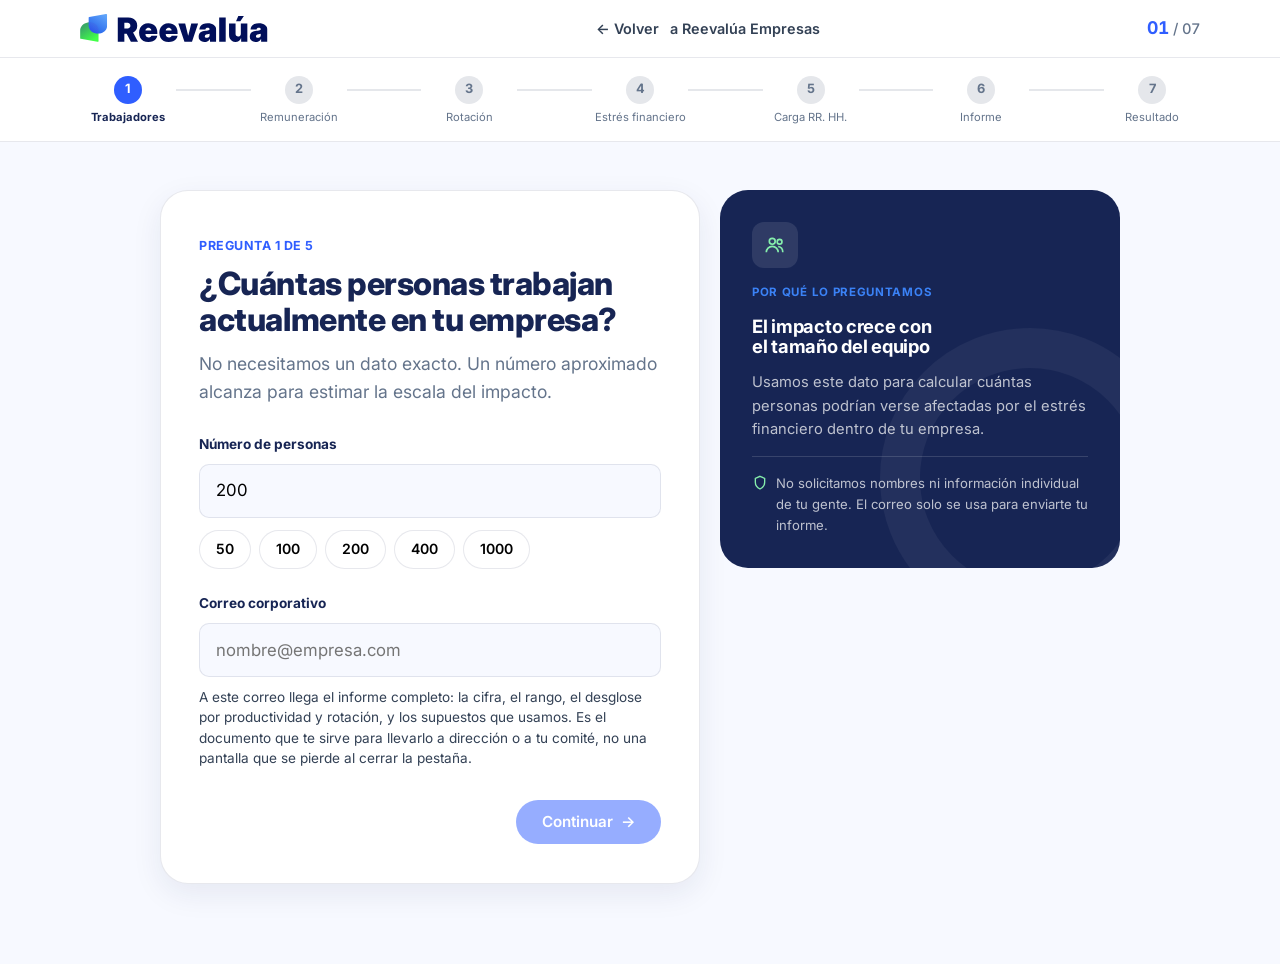
==== commit 08f3e45c: "Móvil: video solo en desktop, botones en una línea, stepper compacto, lazy-loading y dimensiones de " ====
--- a/calculadora.html
+++ b/calculadora.html
@@ -8,7 +8,7 @@
 <link rel="icon" href="assets/real/logo-reevalua.svg">
 <link rel="preconnect" href="https://fonts.googleapis.com">
 <link rel="preconnect" href="https://fonts.gstatic.com" crossorigin>
-<link href="https://fonts.googleapis.com/css2?family=Inter:ital,wght@0,300;0,400;0,500;0,600;0,700;0,800;0,900;1,400&display=swap" rel="stylesheet">
+<link href="https://fonts.googleapis.com/css2?family=Inter:wght@400;500;600;700;800&display=swap" rel="stylesheet">
 <link rel="stylesheet" href="shared.css">
 <style>
 body { background: var(--page); }
@@ -113,6 +113,16 @@
 .mblock ul { padding-left: 1.1rem; color: var(--ink-2); font-size: .92rem; display: grid; gap: .4rem; }
 .disc { background: #FEF3C7; color: #78350F; border-radius: var(--r-md); padding: 1.25rem 1.5rem; margin-top: 2rem; font-size: .88rem; }
 .actions { display: flex; flex-wrap: wrap; gap: 1rem; margin-top: 2rem; }
+/* Móvil: stepper compacto sin scroll horizontal */
+@media (max-width: 639px) {
+  .stepper__inner { overflow: visible; padding-block: .9rem; }
+  .dot { width: auto; flex: 0 0 auto; }
+  .dot__l { display: none; }
+  .dot__n { width: 26px; height: 26px; font-size: .75rem; }
+  .line { margin-top: 12px; min-width: 6px; }
+  .back span { display: none; }
+  .actions .btn { flex: 1 1 auto; }
+}
 </style>
 </head>
 <body>
@@ -120,7 +130,7 @@
 <div class="topbar">
   <div class="container topbar__inner">
     <a href="index.html" aria-label="Reevalúa"><img src="assets/real/logo-reevalua-dark.svg" alt="Reevalúa"></a>
-    <a class="back" href="index.html">← Volver a Reevalúa Empresas</a>
+    <a class="back" href="index.html">← Volver<span>&nbsp;a Reevalúa Empresas</span></a>
     <span class="step-count"><span id="stepnum">01</span><small> / 07</small></span>
   </div>
 </div>
--- a/shared.css
+++ b/shared.css
@@ -38,7 +38,7 @@
 :focus-visible { outline: 2px solid var(--blue); outline-offset: 3px; }
 
 /* Botones: planos en reposo, levantamiento al pasar el mouse */
-.btn { display: inline-flex; align-items: center; justify-content: center; gap: .5rem; font-weight: 600; border-radius: var(--pill); padding: .8rem 1.6rem; text-decoration: none; border: 0; cursor: pointer; font-size: .95rem; line-height: 1.2; transition: transform .2s var(--ease), box-shadow .2s var(--ease), background-color .2s var(--ease), color .2s var(--ease); }
+.btn { display: inline-flex; align-items: center; justify-content: center; gap: .5rem; text-align: center; font-weight: 600; border-radius: var(--pill); padding: .8rem 1.6rem; text-decoration: none; border: 0; cursor: pointer; font-size: .95rem; line-height: 1.2; transition: transform .2s var(--ease), box-shadow .2s var(--ease), background-color .2s var(--ease), color .2s var(--ease); }
 .btn:hover { transform: translateY(-3px); box-shadow: 0 14px 28px rgba(23,37,84,.18); }
 .btn:active { transform: translateY(-1px); }
 .btn--primary { background: var(--blue); color: #fff; }
